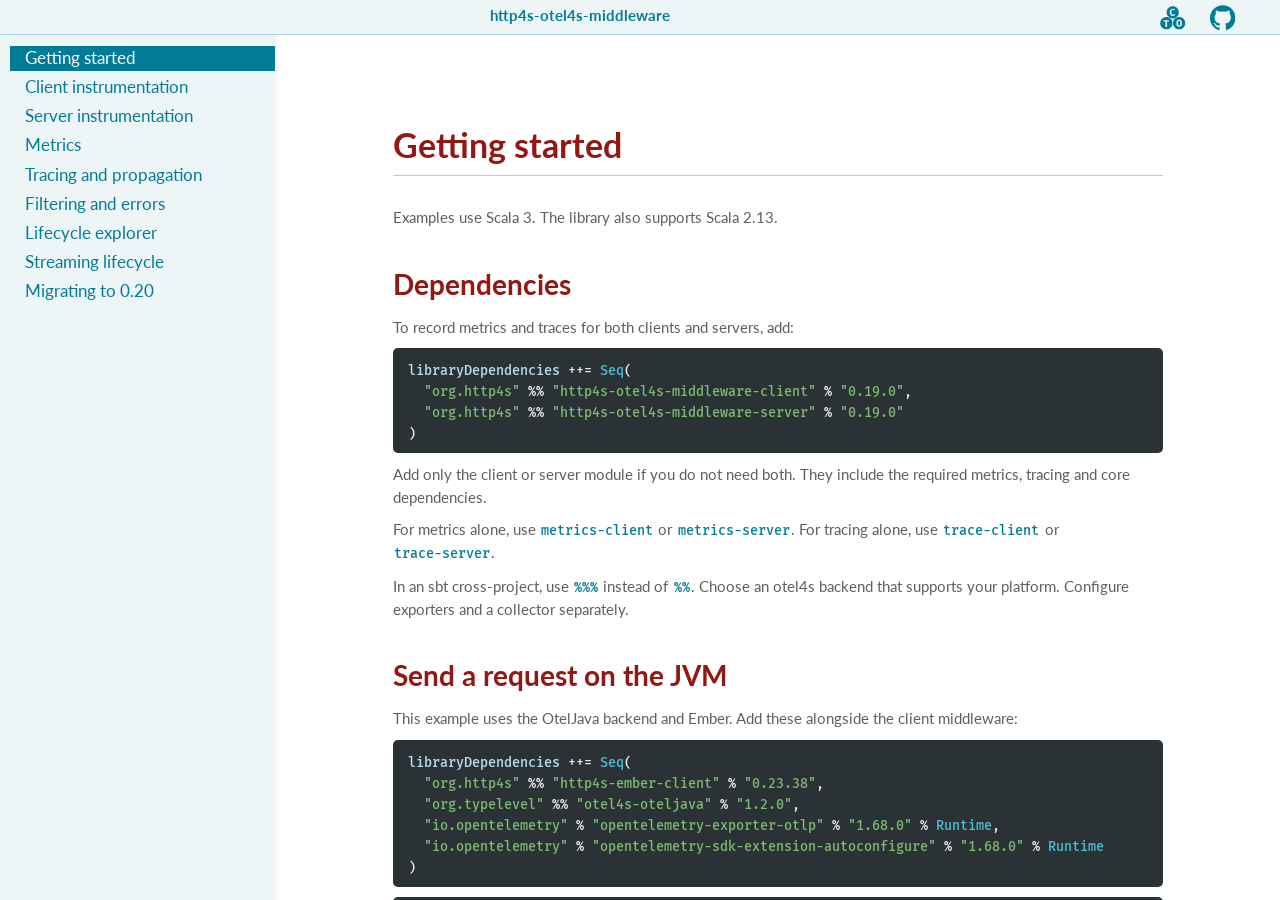
==== getting-started.html @ 22d140e2 "deploy: 30ae956a86c6955a096c56b7b62476751cfaa1bb" ====
<!DOCTYPE html>
<html lang="en">
  
  <head>
  <meta http-equiv="Content-Type" content="text/html; charset=UTF-8">
  <meta charset="utf-8">
  <meta name="viewport" content="width=device-width, initial-scale=1.0">
  <meta name="generator" content="Typelevel Laika + Helium Theme" />
  <title>Getting started</title>
  
  <meta name="author" content="http4s-otel4s-middleware contributors"/>
  
  <meta name="author" content="Ross A. Baker"/>
  
  <meta name="author" content="http4s-otel4s-middleware contributors"/>
  
  <meta name="author" content="Ross A. Baker"/>
  
  
  <meta name="description" content="site"/>
  
  
  
  
  <link rel="stylesheet" href="https://fonts.googleapis.com/css?family=Lato:400,700">
  
  <link rel="stylesheet" href="https://fonts.googleapis.com/css?family=Fira+Mono:500">
  
  <link rel="stylesheet" type="text/css" href="helium/site/icofont.min.css" />
    <link rel="stylesheet" type="text/css" href="helium/site/laika-helium.css" />
    <link rel="stylesheet" type="text/css" href="site.css" />
  <script src="helium/site/laika-helium.js"></script>
    <script src="assets/lifecycle.js"></script>
  
  
  <script> /* for avoiding page load transitions */ </script>
</head>

  <body>

    <header id="top-bar" class="light-default dark-default">

  <div class="row">
    <a id="nav-icon">
      <i class="icofont-laika navigationMenu" title="Navigation">&#xefa2;</i>
    </a>
    
    
  </div>

  <a class="text-link" href="index.html">http4s-otel4s-middleware</a>

  <div class="row links">
    
    <a class="icon-link svg-link" href="https://javadoc.io/doc/org.http4s/http4s-otel4s-middleware-client_3"><span class="api" title="API"><svg class="svg-icon" width="100%" height="100%" viewBox="0 0 100 100" version="1.1" xmlns="http://www.w3.org/2000/svg" xml:space="preserve" style="fill-rule:evenodd;clip-rule:evenodd;stroke-linejoin:round;stroke-miterlimit:2;">
  <g class="svg-shape">
    <path d="M75,47.5c13.246,0 24,10.754 24,24c0,13.246 -10.754,24 -24,24c-13.246,0 -24,-10.754 -24,-24c0,-13.246 10.754,-24 24,-24Zm-50,-0c13.246,-0 24,10.754 24,24c0,13.246 -10.754,24 -24,24c-13.246,-0 -24,-10.754 -24,-24c0,-13.246 10.754,-24 24,-24Zm2.705,16.735l7.239,0l0.622,-4.904l-21.833,0l-0,4.904l7.589,0l0,22.067l6.383,0l-0,-22.067Zm58.076,7.265c-0,-8.757 -3.698,-14.166 -10.781,-14.166c-7.083,-0 -10.781,5.604 -10.781,14.166c0,8.757 3.698,14.166 10.781,14.166c7.083,0 10.781,-5.604 10.781,-14.166Zm-6.539,0c0,6.538 -1.128,9.496 -4.242,9.496c-2.997,0 -4.242,-2.88 -4.242,-9.496c-0,-6.616 1.206,-9.496 4.242,-9.496c3.036,-0 4.242,2.88 4.242,9.496Zm-29.242,-67c13.246,0 24,10.754 24,24c0,13.246 -10.754,24 -24,24c-13.246,0 -24,-10.754 -24,-24c0,-13.246 10.754,-24 24,-24Zm0.512,9.834c-7.122,-0 -12.609,5.098 -12.609,14.127c-0,9.263 5.215,14.205 12.532,14.205c4.164,0 7.083,-1.634 9.068,-3.658l-2.88,-3.697c-1.518,1.206 -3.153,2.413 -5.838,2.413c-3.697,-0 -6.266,-2.763 -6.266,-9.263c-0,-6.616 2.724,-9.379 6.149,-9.379c2.102,-0 3.892,0.778 5.371,1.984l3.113,-3.775c-2.257,-1.868 -4.748,-2.957 -8.64,-2.957Z"/>
  </g>
</svg></span></a>
    
    <a class="icon-link svg-link" href="https://github.com/http4s/http4s-otel4s-middleware"><span class="github" title="Source Code"><svg class="svg-icon" width="100%" height="100%" viewBox="0 0 100 100" version="1.1" xmlns="http://www.w3.org/2000/svg" xml:space="preserve" style="fill-rule:evenodd;clip-rule:evenodd;stroke-linejoin:round;stroke-miterlimit:2;">
  <g class="svg-shape">
    <path d="M49.995,1c-27.609,-0 -49.995,22.386 -49.995,50.002c-0,22.09 14.325,40.83 34.194,47.444c2.501,0.458 3.413,-1.086 3.413,-2.412c0,-1.185 -0.043,-4.331 -0.067,-8.503c-13.908,3.021 -16.843,-6.704 -16.843,-6.704c-2.274,-5.773 -5.552,-7.311 -5.552,-7.311c-4.54,-3.103 0.344,-3.042 0.344,-3.042c5.018,0.356 7.658,5.154 7.658,5.154c4.46,7.64 11.704,5.433 14.552,4.156c0.454,-3.232 1.744,-5.436 3.174,-6.685c-11.102,-1.262 -22.775,-5.553 -22.775,-24.713c-0,-5.457 1.949,-9.92 5.147,-13.416c-0.516,-1.265 -2.231,-6.348 0.488,-13.233c0,0 4.199,-1.344 13.751,5.126c3.988,-1.108 8.266,-1.663 12.518,-1.682c4.245,0.019 8.523,0.574 12.517,1.682c9.546,-6.47 13.736,-5.126 13.736,-5.126c2.728,6.885 1.013,11.968 0.497,13.233c3.204,3.496 5.141,7.959 5.141,13.416c0,19.209 -11.691,23.436 -22.83,24.673c1.795,1.544 3.394,4.595 3.394,9.26c0,6.682 -0.061,12.076 -0.061,13.715c0,1.338 0.899,2.894 3.438,2.406c19.853,-6.627 34.166,-25.354 34.166,-47.438c-0,-27.616 -22.389,-50.002 -50.005,-50.002"/>
  </g>
</svg></span></a>
    
  </div>  

</header>
    
    <nav id="sidebar">

  <div class="row">
    
    <a class="icon-link svg-link" href="https://javadoc.io/doc/org.http4s/http4s-otel4s-middleware-client_3"><span class="api" title="API"><svg class="svg-icon" width="100%" height="100%" viewBox="0 0 100 100" version="1.1" xmlns="http://www.w3.org/2000/svg" xml:space="preserve" style="fill-rule:evenodd;clip-rule:evenodd;stroke-linejoin:round;stroke-miterlimit:2;">
  <g class="svg-shape">
    <path d="M75,47.5c13.246,0 24,10.754 24,24c0,13.246 -10.754,24 -24,24c-13.246,0 -24,-10.754 -24,-24c0,-13.246 10.754,-24 24,-24Zm-50,-0c13.246,-0 24,10.754 24,24c0,13.246 -10.754,24 -24,24c-13.246,-0 -24,-10.754 -24,-24c0,-13.246 10.754,-24 24,-24Zm2.705,16.735l7.239,0l0.622,-4.904l-21.833,0l-0,4.904l7.589,0l0,22.067l6.383,0l-0,-22.067Zm58.076,7.265c-0,-8.757 -3.698,-14.166 -10.781,-14.166c-7.083,-0 -10.781,5.604 -10.781,14.166c0,8.757 3.698,14.166 10.781,14.166c7.083,0 10.781,-5.604 10.781,-14.166Zm-6.539,0c0,6.538 -1.128,9.496 -4.242,9.496c-2.997,0 -4.242,-2.88 -4.242,-9.496c-0,-6.616 1.206,-9.496 4.242,-9.496c3.036,-0 4.242,2.88 4.242,9.496Zm-29.242,-67c13.246,0 24,10.754 24,24c0,13.246 -10.754,24 -24,24c-13.246,0 -24,-10.754 -24,-24c0,-13.246 10.754,-24 24,-24Zm0.512,9.834c-7.122,-0 -12.609,5.098 -12.609,14.127c-0,9.263 5.215,14.205 12.532,14.205c4.164,0 7.083,-1.634 9.068,-3.658l-2.88,-3.697c-1.518,1.206 -3.153,2.413 -5.838,2.413c-3.697,-0 -6.266,-2.763 -6.266,-9.263c-0,-6.616 2.724,-9.379 6.149,-9.379c2.102,-0 3.892,0.778 5.371,1.984l3.113,-3.775c-2.257,-1.868 -4.748,-2.957 -8.64,-2.957Z"/>
  </g>
</svg></span></a>
    
    <a class="icon-link svg-link" href="https://github.com/http4s/http4s-otel4s-middleware"><span class="github" title="Source Code"><svg class="svg-icon" width="100%" height="100%" viewBox="0 0 100 100" version="1.1" xmlns="http://www.w3.org/2000/svg" xml:space="preserve" style="fill-rule:evenodd;clip-rule:evenodd;stroke-linejoin:round;stroke-miterlimit:2;">
  <g class="svg-shape">
    <path d="M49.995,1c-27.609,-0 -49.995,22.386 -49.995,50.002c-0,22.09 14.325,40.83 34.194,47.444c2.501,0.458 3.413,-1.086 3.413,-2.412c0,-1.185 -0.043,-4.331 -0.067,-8.503c-13.908,3.021 -16.843,-6.704 -16.843,-6.704c-2.274,-5.773 -5.552,-7.311 -5.552,-7.311c-4.54,-3.103 0.344,-3.042 0.344,-3.042c5.018,0.356 7.658,5.154 7.658,5.154c4.46,7.64 11.704,5.433 14.552,4.156c0.454,-3.232 1.744,-5.436 3.174,-6.685c-11.102,-1.262 -22.775,-5.553 -22.775,-24.713c-0,-5.457 1.949,-9.92 5.147,-13.416c-0.516,-1.265 -2.231,-6.348 0.488,-13.233c0,0 4.199,-1.344 13.751,5.126c3.988,-1.108 8.266,-1.663 12.518,-1.682c4.245,0.019 8.523,0.574 12.517,1.682c9.546,-6.47 13.736,-5.126 13.736,-5.126c2.728,6.885 1.013,11.968 0.497,13.233c3.204,3.496 5.141,7.959 5.141,13.416c0,19.209 -11.691,23.436 -22.83,24.673c1.795,1.544 3.394,4.595 3.394,9.26c0,6.682 -0.061,12.076 -0.061,13.715c0,1.338 0.899,2.894 3.438,2.406c19.853,-6.627 34.166,-25.354 34.166,-47.438c-0,-27.616 -22.389,-50.002 -50.005,-50.002"/>
  </g>
</svg></span></a>
    
  </div>

  <ul class="nav-list">
    <li class="level1 active nav-leaf"><a href="#">Getting started</a></li>
    <li class="level1 nav-leaf"><a href="client.html">Client instrumentation</a></li>
    <li class="level1 nav-leaf"><a href="server.html">Server instrumentation</a></li>
    <li class="level1 nav-leaf"><a href="metrics.html">Metrics</a></li>
    <li class="level1 nav-leaf"><a href="tracing.html">Tracing and propagation</a></li>
    <li class="level1 nav-leaf"><a href="filtering.html">Filtering and errors</a></li>
    <li class="level1 nav-leaf"><a href="lifecycle.html">Lifecycle explorer</a></li>
    <li class="level1 nav-leaf"><a href="streaming-lifecycle.html">Streaming lifecycle</a></li>
    <li class="level1 nav-leaf"><a href="migration.html">Migrating to 0.20</a></li>
  </ul>

</nav>

    <div id="container">

      
<nav id="page-nav">
  <p class="header"><a href="#">Getting started</a></p>

  <ul class="nav-list">
    <li class="level1 nav-leaf"><a href="#dependencies">Dependencies</a></li>
    <li class="level1 nav-leaf"><a href="#send-a-request-on-the-jvm">Send a request on the JVM</a></li>
  </ul>

  <p class="footer"></p>
</nav>


      <main class="content">

        <h1 id="getting-started" class="title">Getting started</h1>
        <p>Examples use Scala 3. The library also supports Scala 2.13.</p>
        
        <h2 id="dependencies" class="section"><a class="anchor-link left" href="#dependencies"><i class="icofont-laika link">&#xef71;</i></a>Dependencies</h2>
        <p>To record metrics and traces for both clients and servers, add:</p>
        <pre class="keep-together pdf epub"><code class="nohighlight"><span class="identifier">libraryDependencies</span><span> ++= </span><span class="type-name">Seq</span><span>(
  </span><span class="string-literal">&quot;org.http4s&quot;</span><span> %% </span><span class="string-literal">&quot;http4s-otel4s-middleware-client&quot;</span><span> % </span><span class="string-literal">&quot;0.19.0&quot;</span><span>,
  </span><span class="string-literal">&quot;org.http4s&quot;</span><span> %% </span><span class="string-literal">&quot;http4s-otel4s-middleware-server&quot;</span><span> % </span><span class="string-literal">&quot;0.19.0&quot;</span><span>
)</span></code></pre>
        <p>Add only the client or server module if you do not need both. They include the required metrics,
        tracing and core dependencies.</p>
        <p>For metrics alone, use <code>metrics-client</code> or <code>metrics-server</code>. For tracing alone, use
        <code>trace-client</code> or <code>trace-server</code>.</p>
        <p>In an sbt cross-project, use <code>%%%</code> instead of <code>%%</code>. Choose an otel4s backend that supports your
        platform. Configure exporters and a collector separately.</p>
        
        <h2 id="send-a-request-on-the-jvm" class="section"><a class="anchor-link left" href="#send-a-request-on-the-jvm"><i class="icofont-laika link">&#xef71;</i></a>Send a request on the JVM</h2>
        <p>This example uses the OtelJava backend and Ember. Add these alongside the client middleware:</p>
        <pre class="keep-together pdf epub"><code class="nohighlight"><span class="identifier">libraryDependencies</span><span> ++= </span><span class="type-name">Seq</span><span>(
  </span><span class="string-literal">&quot;org.http4s&quot;</span><span> %% </span><span class="string-literal">&quot;http4s-ember-client&quot;</span><span> % </span><span class="string-literal">&quot;0.23.38&quot;</span><span>,
  </span><span class="string-literal">&quot;org.typelevel&quot;</span><span> %% </span><span class="string-literal">&quot;otel4s-oteljava&quot;</span><span> % </span><span class="string-literal">&quot;1.2.0&quot;</span><span>,
  </span><span class="string-literal">&quot;io.opentelemetry&quot;</span><span> % </span><span class="string-literal">&quot;opentelemetry-exporter-otlp&quot;</span><span> % </span><span class="string-literal">&quot;1.68.0&quot;</span><span> % </span><span class="type-name">Runtime</span><span>,
  </span><span class="string-literal">&quot;io.opentelemetry&quot;</span><span> % </span><span class="string-literal">&quot;opentelemetry-sdk-extension-autoconfigure&quot;</span><span> % </span><span class="string-literal">&quot;1.68.0&quot;</span><span> % </span><span class="type-name">Runtime</span><span>
)</span></code></pre>
        <pre><code class="nohighlight"><span class="keyword">import</span><span> </span><span class="identifier">cats</span><span>.</span><span class="identifier">effect</span><span>.{</span><span class="type-name">IO</span><span>, </span><span class="type-name">IOApp</span><span>, </span><span class="type-name">Resource</span><span>}
</span><span class="keyword">import</span><span> </span><span class="identifier">org</span><span>.</span><span class="identifier">http4s</span><span>.</span><span class="identifier">ember</span><span>.</span><span class="identifier">client</span><span>.</span><span class="type-name">EmberClientBuilder</span><span>
</span><span class="keyword">import</span><span> </span><span class="identifier">org</span><span>.</span><span class="identifier">http4s</span><span>.</span><span class="identifier">implicits</span><span>.*
</span><span class="keyword">import</span><span> </span><span class="identifier">org</span><span>.</span><span class="identifier">http4s</span><span>.</span><span class="identifier">otel4s</span><span>.</span><span class="identifier">middleware</span><span>.</span><span class="identifier">client</span><span>.{</span><span class="type-name">ClientInstrumentation</span><span>, </span><span class="type-name">ClientTracingConfig</span><span>}
</span><span class="keyword">import</span><span> </span><span class="identifier">org</span><span>.</span><span class="identifier">http4s</span><span>.</span><span class="identifier">otel4s</span><span>.</span><span class="identifier">middleware</span><span>.</span><span class="identifier">metrics</span><span>.</span><span class="identifier">client</span><span>.</span><span class="type-name">ClientMetricsConfig</span><span>
</span><span class="keyword">import</span><span> </span><span class="identifier">org</span><span>.</span><span class="identifier">http4s</span><span>.</span><span class="identifier">otel4s</span><span>.</span><span class="identifier">middleware</span><span>.</span><span class="identifier">trace</span><span>.</span><span class="identifier">client</span><span>.{</span><span class="type-name">ClientSpanDataProvider</span><span>, </span><span class="type-name">UriRedactor</span><span>}
</span><span class="keyword">import</span><span> </span><span class="identifier">org</span><span>.</span><span class="identifier">http4s</span><span>.</span><span class="identifier">otel4s</span><span>.</span><span class="identifier">middleware</span><span>.</span><span class="identifier">trace</span><span>.</span><span class="identifier">redact</span><span>.</span><span class="type-name">QueryRedactor</span><span>
</span><span class="keyword">import</span><span> </span><span class="identifier">org</span><span>.</span><span class="identifier">typelevel</span><span>.</span><span class="identifier">otel4s</span><span>.</span><span class="identifier">context</span><span>.</span><span class="type-name">ContextManager</span><span>
</span><span class="keyword">import</span><span> </span><span class="identifier">org</span><span>.</span><span class="identifier">typelevel</span><span>.</span><span class="identifier">otel4s</span><span>.</span><span class="identifier">metrics</span><span>.</span><span class="type-name">MeterProvider</span><span>
</span><span class="keyword">import</span><span> </span><span class="identifier">org</span><span>.</span><span class="identifier">typelevel</span><span>.</span><span class="identifier">otel4s</span><span>.</span><span class="identifier">oteljava</span><span>.</span><span class="type-name">OtelJava</span><span>
</span><span class="keyword">import</span><span> </span><span class="identifier">org</span><span>.</span><span class="identifier">typelevel</span><span>.</span><span class="identifier">otel4s</span><span>.</span><span class="identifier">trace</span><span>.</span><span class="type-name">TracerProvider</span><span>

</span><span class="keyword">object</span><span> </span><span class="type-name">FirstRequest</span><span> </span><span class="keyword">extends</span><span> </span><span class="type-name">IOApp</span><span>.</span><span class="type-name">Simple</span><span> {
  </span><span class="keyword">def</span><span> </span><span class="declaration-name">run</span><span>: </span><span class="type-name">IO</span><span>[</span><span class="type-name">Unit</span><span>] = {
    </span><span class="type-name">OtelJava</span><span>.</span><span class="identifier">autoConfigured</span><span>[</span><span class="type-name">IO</span><span>]().</span><span class="identifier">use</span><span> { </span><span class="identifier">otel</span><span> =&gt;
      </span><span class="keyword">given</span><span> </span><span class="type-name">MeterProvider</span><span>[</span><span class="type-name">IO</span><span>] = </span><span class="identifier">otel</span><span>.</span><span class="identifier">meterProvider</span><span>
      </span><span class="keyword">given</span><span> </span><span class="type-name">TracerProvider</span><span>[</span><span class="type-name">IO</span><span>] = </span><span class="identifier">otel</span><span>.</span><span class="identifier">tracerProvider</span><span>
      </span><span class="keyword">given</span><span> </span><span class="type-name">ContextManager</span><span>[</span><span class="type-name">IO</span><span>] = </span><span class="identifier">otel</span><span>.</span><span class="identifier">contextManager</span><span>

      </span><span class="keyword">val</span><span> </span><span class="identifier">redactor</span><span> = </span><span class="keyword">new</span><span> </span><span class="type-name">UriRedactor</span><span>.</span><span class="type-name">OnlyRedactUserInfo</span><span> </span><span class="keyword">with</span><span> </span><span class="type-name">QueryRedactor</span><span>.</span><span class="type-name">RedactSensitive</span><span> {}
      </span><span class="keyword">val</span><span> </span><span class="identifier">spanDataProvider</span><span> = </span><span class="type-name">ClientSpanDataProvider</span><span>.</span><span class="identifier">openTelemetry</span><span>(</span><span class="identifier">redactor</span><span>)
      </span><span class="keyword">val</span><span> </span><span class="identifier">clientConfig</span><span> = </span><span class="type-name">ClientMetricsConfig</span><span>.</span><span class="identifier">default</span><span>
      </span><span class="keyword">val</span><span> </span><span class="identifier">tracingConfig</span><span> = </span><span class="type-name">ClientTracingConfig</span><span>(</span><span class="identifier">spanDataProvider</span><span>)

      </span><span class="keyword">val</span><span> </span><span class="identifier">instrumentedClient</span><span> = </span><span class="keyword">for</span><span> {
        </span><span class="identifier">client</span><span> &lt;- </span><span class="type-name">EmberClientBuilder</span><span>.</span><span class="identifier">default</span><span>[</span><span class="type-name">IO</span><span>].</span><span class="identifier">build</span><span>
        </span><span class="identifier">middleware</span><span> &lt;- </span><span class="type-name">Resource</span><span>.</span><span class="identifier">eval</span><span>(
          </span><span class="type-name">ClientInstrumentation</span><span>.</span><span class="identifier">middleware</span><span>[</span><span class="type-name">IO</span><span>](</span><span class="identifier">clientConfig</span><span>, </span><span class="identifier">tracingConfig</span><span>)
        )
      } </span><span class="keyword">yield</span><span> </span><span class="identifier">middleware</span><span>(</span><span class="identifier">client</span><span>)

      </span><span class="identifier">instrumentedClient</span><span>.</span><span class="identifier">use</span><span> { </span><span class="identifier">client</span><span> =&gt;
        </span><span class="identifier">client</span><span>.</span><span class="identifier">expect</span><span>[</span><span class="type-name">String</span><span>](</span><span class="string-literal">uri&quot;http://localhost:8080/hello&quot;</span><span>).</span><span class="identifier">flatMap</span><span>(</span><span class="type-name">IO</span><span>.</span><span class="identifier">println</span><span>)
      }
    }
  }
}</span></code></pre>
        <p>Run a service at <code>localhost:8080/hello</code> and an OTLP collector before starting the example. For a
        collector accepting OTLP/HTTP on port 4318, configure the application environment:</p>
        <pre class="keep-together pdf epub"><code class="nohighlight"><span class="identifier">export</span><span> OTEL_SERVICE_NAME=hello-client
</span><span class="identifier">export</span><span> OTEL_EXPORTER_OTLP_ENDPOINT=http://localhost:</span><span class="number-literal">4318</span><span>
</span><span class="identifier">export</span><span> OTEL_EXPORTER_OTLP_PROTOCOL=http/protobuf
</span><span class="identifier">export</span><span> OTEL_TRACES_EXPORTER=otlp
</span><span class="identifier">export</span><span> OTEL_METRICS_EXPORTER=otlp
</span><span class="identifier">export</span><span> OTEL_LOGS_EXPORTER=none</span></code></pre>
        <p>If using <code>sbt run</code>, fork the application JVM and add
        <code>-Dotel.java.global-autoconfigure.enabled=true</code> to its Java options, as in the repository&#39;s
        <code>examples</code> project. See the <a href="https://typelevel.org/otel4s/">otel4s documentation</a> for backend
        setup and exporter configuration.</p>
        <p>The meter provider, tracer provider and <code>ContextManager</code> must come from the same telemetry
        instance. Keep that resource open while your application uses the middleware.</p>
        <p><code>expect</code> reads the response body and releases the response. If you use <code>client.run</code> instead,
        call <code>use</code> on the returned resource so the response is released.</p>
        <p>Continue with <a href="client.html">Client instrumentation</a> or <a href="server.html">Server instrumentation</a>.</p>

        
<hr class="footer-rule"/>
<footer>
  Site generated by <a href="https://typelevel.org/Laika/">Laika</a> with the Helium theme.
</footer>


      </main>

    </div>

  </body>

</html>
---- helium/site/laika-helium.css ----
:root {
  --primary-color: #007c99;
  --primary-light: #eef5f6;
  --primary-medium: #a7d4de;
  --secondary-color: #931813;
  --text-color: #5f5f5f;
  --bg-color: #ffffff;
  --gradient-top: #095269;
  --gradient-bottom: #007c99;
  --component-color: var(--primary-color);
  --component-area-bg: var(--primary-light);
  --component-hover: var(--secondary-color);
  --component-border: var(--primary-medium);
  --subtle-highlight: rgba(0, 0, 0, 0.05);
  --messages-info: #007c99;
  --messages-info-light: #ebf6f7;
  --messages-warning: #b1a400;
  --messages-warning-light: #fcfacd;
  --messages-error: #d83030;
  --messages-error-light: #ffe9e3;
  --syntax-base1: #2a3236;
  --syntax-base2: #8c878e;
  --syntax-base3: #b2adb4;
  --syntax-base4: #bddcee;
  --syntax-base5: #e8e8e8;
  --syntax-wheel1: #e28e93;
  --syntax-wheel2: #ef9725;
  --syntax-wheel3: #ffc66d;
  --syntax-wheel4: #7fb971;
  --syntax-wheel5: #4dbed4;
  --body-font: "Lato", sans-serif;
  --header-font: "Lato", sans-serif;
  --code-font: "Fira Mono", monospace;
  --body-font-size: 15px;
  --code-font-size: 0.9em;
  --small-font-size: 12px;
  --title-font-size: 34px;
  --header2-font-size: 28px;
  --header3-font-size: 20px;
  --header4-font-size: 15px;
  --block-spacing: 10px;
  --line-height: 1.5;
  --content-width: 860px;
  --nav-width: 275px;
  --top-bar-height: 35px;
  color-scheme: light dark;
}

.light-inverted {
  --component-color: var(--primary-medium);
  --component-area-bg: var(--primary-color);
  --component-hover: var(--bg-color);
  --component-border: var(--primary-light);
  --subtle-highlight: rgba(255, 255, 255, 0.15);
}

@media (prefers-color-scheme: dark) {
  :root {
    --primary-color: #a7d4de;
    --primary-light: #125d75;
    --primary-medium: #a7d4de;
    --secondary-color: #f1c47b;
    --text-color: #eeeeee;
    --bg-color: #064458;
    --gradient-top: #064458;
    --gradient-bottom: #197286;
    --component-color: var(--primary-color);
    --component-area-bg: var(--primary-light);
    --component-hover: var(--secondary-color);
    --component-border: var(--primary-medium);
    --subtle-highlight: rgba(255, 255, 255, 0.15);
    --messages-info: #ebf6f7;
    --messages-info-light: #007c99;
    --messages-warning: #fcfacd;
    --messages-warning-light: #817800;
    --messages-error: #ffe9e3;
    --messages-error-light: #d83030;
    --syntax-base1: #2a3236;
    --syntax-base2: #8c878e;
    --syntax-base3: #b2adb4;
    --syntax-base4: #bddcee;
    --syntax-base5: #e8e8e8;
    --syntax-wheel1: #e28e93;
    --syntax-wheel2: #ef9725;
    --syntax-wheel3: #ffc66d;
    --syntax-wheel4: #7fb971;
    --syntax-wheel5: #4dbed4;
  }

  .dark-inverted {
    --component-color: var(--primary-medium);
    --component-area-bg: var(--primary-color);
    --component-hover: var(--bg-color);
    --component-border: var(--primary-light);
    --subtle-highlight: rgba(0, 0, 0, 0.05);
  }
}

*, :after, :before {
  box-sizing: border-box;
}

body {
  font-family: var(--body-font);
  color: var(--text-color);
  background-color: var(--bg-color);
  font-size: var(--body-font-size);
  line-height: var(--line-height);
  position: relative;
  padding-bottom: 40px;
  margin-top: 0;
}

#container {
  position: fixed;
  top: var(--top-bar-height);
  left: 0;
  height: calc(100% - var(--top-bar-height));
  width: 100%;
  overflow-y: auto;
}

main.content {
  display: block;
  width: 100%;
  margin-right: auto;
  margin-left: auto;
  min-height: 100vh;
  padding: 15px 15px 45px;
  margin-bottom: 70px;
}

@media (min-width: 576px) {
  main.content {
    padding: 15px 30px;
  }
}

@media (min-width: 1020px) {
  #container {
    left: var(--nav-width) !important;
    width: calc(100% - var(--nav-width));
    transition: left .25s ease-out;
  }
  main.content {
    max-width: var(--content-width);
    padding: 15px 45px;
  }
}

@media (min-width: 1450px) {
  main.content {
    max-width: 1125px;
  }
  #page-nav + main.content {
    padding: 15px 310px 15px 45px;
  }
}



p, main > div {
  margin: 0 0 var(--block-spacing);
}

/* lists =========================================== */

section > ul li {
  margin-bottom: 25px;
  line-height: var(--line-height);
}

ul, ol {
  padding: 0;
  margin: 0 0 var(--block-spacing) 25px;
}

ul li {
  margin-bottom: calc(var(--block-spacing) / 2);
  line-height: var(--line-height);
}

li ul {
  margin-bottom: var(--block-spacing);
  margin-top: 0;
}

/* headers =========================================== */

section {
  padding-top: 30px;
}

h1, h2, h3, h4, h5, h6 {
  font-family: var(--header-font);
  color: var(--secondary-color);
  margin: var(--block-spacing) 0;
  line-height: 20px; /* TODO */
}

h1, h2, h3 {
  line-height: 40px; /* TODO */
}

h1 {
  font-size: var(--title-font-size);
  margin-top: calc(var(--block-spacing) * 3.5);
  margin-bottom: calc(var(--block-spacing) * 1.2);
}
h1.title {
  padding-top: calc(40px + var(--top-bar-height));
  padding-bottom: 10px;
  margin-top: 0;
  margin-bottom: calc(var(--block-spacing) * 3);
  border-bottom: 1px solid var(--component-border);
}
h2 {
  font-size: var(--header2-font-size);
  margin-top: calc(var(--block-spacing) * 3.5);
  margin-bottom: calc(var(--block-spacing) * 1.2);
}
h3 {
  font-size: var(--header3-font-size);
  margin-top: calc(var(--block-spacing) * 1.6);
  margin-bottom: calc(var(--block-spacing) / 2);
}
h4, h5, h6 {
  font-size: var(--header4-font-size);
  margin-top: calc(var(--block-spacing) * 1.6);
  margin-bottom: calc(var(--block-spacing) / 2);
}

/* links =========================================== */

a {
  color: var(--secondary-color);
  font-weight: bold;
  text-decoration: none;
}
a:hover {
  color: var(--secondary-color);
  text-decoration: underline;
}

/* images =========================================== */

.default-image-block {
  text-align: center;
}

.default-image-block img {
  width: 90%;
  height: auto;
}

img.default-image-span {
  height: 1em;
  width: auto;
}

/* anchor =========================================== */

a.anchor-link {
  visibility: hidden;
  position: absolute;
  display: inline-block;
  width: 1.4em;
  margin-top: -3px;
  text-align: right;
  text-decoration: none;
}
a.anchor-link.left {
  margin-left: -1.4em;
  padding-right: 0.5em;
}
a.anchor-link.right {
  padding-left: 0.5em;
  text-align: left;
}

h1:hover > a.anchor-link,
h2:hover > a.anchor-link,
h3:hover > a.anchor-link,
h4:hover > a.anchor-link,
h5:hover > a.anchor-link,
h6:hover > a.anchor-link {
  visibility: visible;
  text-decoration: none;
}

.anchor-link .icofont-laika {
  font-size: 0.75em;
  color: var(--primary-color);
  -webkit-font-smoothing: antialiased;
  -moz-osx-font-smoothing: grayscale;
}

/* callout =========================================== */

.callout {
  margin: calc(var(--block-spacing) * 2);
  padding: 4px 10px;
  border-radius: 5px;
}
.callout .icofont-laika {
  display: block;
  padding: 5px 0;
}

.callout.warning {
  background-color: var(--messages-warning-light);
  border-left: 7px solid var(--messages-warning);
}
.callout.warning .icofont-laika {
  color: var(--messages-warning);
}

.callout.info {
  background-color: var(--messages-info-light);
  border-left: 7px solid var(--messages-info);
}
.callout.info .icofont-laika {
  color: var(--messages-info);
}

.callout.error {
  background-color: var(--messages-error-light);
  border-left: 7px solid var(--messages-error);
}
.callout.error .icofont-laika {
  color: var(--messages-error);
}

/* inline runtime messages  ======================== */

.inline {
  border-radius: 5px;
  padding: 0 5px 2px 5px
}
.inline code {
  padding-left: 10px;
}
.inline.info {
  background-color: var(--messages-info-light);
  border: 1px solid var(--messages-info);
}
.inline.warning {
  background-color: var(--messages-warning-light);
  border: 1px solid var(--messages-warning);
}
.inline.error {
  background-color: var(--messages-error-light);
  border: 1px solid var(--messages-error);
}

/* tabs =========================================== */

.tab-container {
  margin-top: calc(var(--block-spacing) * 1.8);
  margin-bottom: calc(var(--block-spacing) * 1.8);
}
ul.tab-group {
  list-style: none;
  margin: 0;
  padding: 0;
}
li.tab {
  display: inline-block;
  border: 1px solid var(--component-border);
  border-radius: 5px 5px 0 0;
  background-color: var(--primary-light);
  padding: 2px 5px;
  margin-bottom: -1px !important;
  color: var(--primary-color);
}
li.tab a, li.tab a:hover {
  color: var(--primary-color);
  text-decoration: none;
}
li.tab.active a {
  cursor: default;
}
li.tab.active {
  background-color: var(--bg-color);
  border-bottom-color: transparent;
}
.tab-content {
  display: none;
  padding: 12px 5px 5px;
  border: 1px solid var(--component-border);
  border-radius: 0 5px 5px 5px;
  margin-top: 0 !important;
}
.tab-content.active {
  display: block;
}

/* tables =========================================== */

table {
  margin: calc(var(--block-spacing) * 2) 0;
  border: 1px solid var(--component-border);
  border-collapse: collapse;
}
thead > tr {
  border-bottom: 1px solid var(--component-border);
}
td, th {
  padding: 5px 8px;
}
tbody > tr:nth-child(odd) {
  background: var(--primary-light);
}

/* svg icon ===================================== */

.row a {
  line-height: 1.75em;
}

.svg-link {
  position: relative;
  top: 4px;
}

.svg-icon {
  height: 1.7em;
  width: 1.7em;
}

.svg-shape {
  fill: var(--component-color);
}

a:hover .svg-shape {
  fill: var(--component-hover);
}

/* footer ========================================== */

.footer-rule {
  margin-top: 30px;
}
footer {
  font-size: 0.9em;
  text-align: center;
}

/* other =========================================== */

blockquote {
  margin: calc(var(--block-spacing) * 2);
  font-style: italic;
}

p.title {
  font-weight: bold;
}
.downloads {
  display: flex;
  justify-content: space-evenly;
  margin: 30px 30px var(--block-spacing) 0;
}
.downloads img {
  width: 245px;
  height: auto;
  display: inline-block;
}

.keep-together {
  page-break-inside: avoid;
}

/* mermaid diagrams ==================== */

pre.mermaid {
  color: var(--bg-color); /* avoiding page load flicker */
  background-color: var(--bg-color);
  border: 1px solid var(--primary-medium);
  text-align: center;
}




/* top navigation bar =========================================== */

header {
  display: flex;
  justify-content: space-between;
  background-color: var(--component-area-bg);
  margin: 0;
  position: fixed;
  top: 0;
  left: 0;
  height: var(--top-bar-height);
  z-index: 2000;
  width: 100%;
  align-items: center;
  padding: 0 45px 0 20px;
  border-bottom: 1px solid var(--component-border);
}
header a, nav .row a {
  color: var(--component-color);
}
header a:hover, nav .row a:hover {
  text-decoration: none;
  cursor: pointer;
  color: var(--component-hover)
}

header .image-link {
  height: var(--top-bar-height);
  display: flex;
  flex-direction: column;
  justify-content: center;
}
header img {
  max-height: calc(var(--top-bar-height) - 10px);
  width: auto;
}

header .row a, nav .row a {
  margin: 0 0 0 20px;
}
header .row.links {
  display: none;
}
nav .row {
  margin: 10px 15px 3px 25px;
  padding-bottom: 7px;
  border-bottom: 1px solid var(--component-border);
}

#nav-icon {
  display: inline-block;
}
@media (min-width: 1020px) {
  #nav-icon {
    display: none;
  }
}
@media (min-width: 500px) {
  header .row.links {
    display: block;
  }
  nav .row {
    display: none;
  }
}

header .row.links .row.links {
  display: inline-block;
}

.text-link {
  position: relative;
  bottom: 2px;
}

.button-link, #header-right .button-link, #header-left .menu-toggle, nav .row a.button-link {
  position: relative;
  bottom: 2px;
  display: inline-block;
  border-radius: 9px;
  padding: 0 7px;
  background-color: var(--component-color);
  color: var(--component-area-bg);
  font-size: 0.9em;
}
.button-link:hover, #header-right .button-link:hover {
  background-color: var(--component-hover);
  color: var(--component-area-bg);
  text-decoration: none;
}

/* menus =================================================== */

.menu-toggle:after {
  display: inline-block;
  width: 0;
  height: 0;
  content: "";
  margin-left: 0.5em;
  margin-bottom: 0.1em;
  border-left: 8px solid transparent;
  border-right: 8px solid transparent;
  border-top: 8px solid var(--component-color);
}

.menu-toggle:hover:after {
  border-top: 8px solid var(--component-hover);
}

.menu-container {
  position: relative;
  display: inline-block;
}

.menu-content {
  display: none;
  position: absolute;
  z-index: 5000;
  left: 20px;
  top: calc(var(--top-bar-height) - 10px);
  background-color: var(--bg-color);
  border: 1px solid var(--component-border);
  border-radius: 5px;
  white-space: nowrap;
}

.menu-content ul.nav-list {
  padding-top: 5px;
  padding-bottom: 5px;
  margin: 0;
}
.menu-content .nav-list li {
  margin-left: 0;
  margin-bottom: 2px;
}
.menu-content .nav-list li a {
  margin: 0;
  line-height: 1.2;
}
.menu-content.menu-open {
  display: block;
}

/* version menu =================================================== */

.left-column {
  display: inline-block;
  width: 3.5em;
}
.version-label {
  border-radius: 3px;
  padding: 1px 3px;
  color: white;
  font-size: 0.8em;
  margin-right: 1em;
}
.version-label.eol {
  background-color: gray;
}
.version-label.stable {
  background-color: green;
}
.version-label.dev, .version-label.development, .version-label.milestone {
  background-color: yellow;
  color: black;
}

/* navigation lists - common styles (menus, main nav, page nav) ==== */

.nav-list {
  font-size: var(--body-font-size);
}

.nav-list li {
  margin-left: 10px;
  margin-bottom: 2px;
  line-height: 1.1;
}

.nav-list li a {
  display: block;
  padding: 3px 15px 4px 15px;
  color: var(--primary-color);
  font-weight: normal;
}

/* left navigation bar =========================================== */

#sidebar {
  position: fixed;
  background-color: var(--primary-light);
  width: var(--nav-width);
  margin-left: calc(var(--nav-width) * -1);
  left: 0;
  z-index: 1000;
  height: calc(100% - var(--top-bar-height));
  top: var(--top-bar-height);
  overflow-x: hidden;
  overflow-y: auto;
  transition: margin .25s ease-out;
}

@media (min-width: 1020px) {
  #sidebar {
    margin-left: 0;
    box-shadow: -2px 0 8px rgba(0, 0, 0, 0.15);
  }
}

#sidebar.nav-open {
  margin-left: 0 !important;
}

#sidebar ul {
  margin-bottom: 15px;
}

#sidebar ul.nav-list {
  padding-top: 10px;
  padding-bottom: 15px;
  margin: 0 0 0 15px;
}

#sidebar .nav-list li.level1 {
  margin-left: -5px;
  padding: 1px 0;
  font-size: 1.1em;
}

#sidebar .nav-list li.level1.nav-node {
  margin-bottom: 5px;
  border-bottom: 2px solid var(--secondary-color);
}

#sidebar .nav-list li.level1 a {
  margin-left: 0;
  padding: 3px 15px 4px 15px;
}

#sidebar .nav-list li.level1.nav-node a {
  padding-bottom: 1px;
}

#sidebar .nav-list li.nav-header {
  color: var(--secondary-color);
  display: block;
  padding: 3px 15px;
  font-weight: bold;
  text-transform: uppercase;
  margin-left: -5px;
  font-size: 1em;
}
#sidebar .nav-list li.level1.nav-header { /* for higher specificity */
  padding: 3px 15px;
}

#sidebar .nav-list li.nav-header.level2 {
  margin-left: 10px;
  margin-top: 5px;
  font-size: 0.9em;
}

#sidebar .nav-list .level3 {
  margin-left: 18px;
  font-size: 0.9em;
}

/* right page navigation =========================================== */

#page-nav .icofont-laika {
  font-size: 1.2em;
  margin-right: 0.6em;
}

ul.nav-list, #page-nav ul {
  list-style: none;
}

#page-nav ul {
  margin: 12px;
}
#page-nav .level3 {
  margin-left: 24px;
  font-size: 0.9em;
}
#page-nav a {
  display: block;
  color: var(--primary-color);
  font-weight: normal;
}
#page-nav .header, #page-nav .footer {
  padding: 5px 12px;
  margin: 0;
}
#page-nav .header {
  background-color: var(--primary-color);
}
#page-nav .footer {
  border-top: 1px solid var(--component-border);
}

#page-nav ul.nav-list {
  padding: 0;
  margin: 12px;
}
#page-nav .nav-list li {
  margin: 0 0 5px 0;
  line-height: 1.5;
}
#page-nav .nav-list .level1 {
  font-size: 1em;
}
#page-nav .nav-list .level2 {
  margin-left: 18px;
  font-size: 0.9em;
}
#page-nav .nav-list li a {
  padding: 0;
}

#page-nav li a:hover,
.nav-list li a:hover {
  background-color: rgba(0, 0, 0, 0.03);
  text-decoration: none;
}

.nav-list .active a,
.nav-list .active a:hover,
#page-nav .header a,
#page-nav .header a:hover {
  color: var(--bg-color);
  background-color: var(--primary-color);
  text-decoration: none;
}
#page-nav .footer a,
#page-nav .footer a:hover {
  color: var(--primary-color);
  text-decoration: none;
}

.nav-list li + .nav-header {
  margin-top: 9px;
}

#page-nav {
  display: none;
  position: fixed;
  top: calc(45px + var(--top-bar-height));
  right: 45px;
  width: 250px;
  background-color: var(--primary-light);
  border-radius: 5px;
}

@media (min-width: 1450px) {
  #page-nav {
    display: inline-block;
  }
}
@media (max-width: 1450px) {
  #page-nav.all-screens {
    display: block;
    position: static;
    width: 100%;
    max-width: var(--content-width);
    background-color: transparent;
    margin-left: auto;
    margin-right: auto;
    padding: 75px 45px 10px 45px;
  }
}

.icofont-laika {
  font-size: 1.75em;
}


pre {
  display: block;
  background-color: var(--syntax-base1);
  border-radius: 5px;
  padding: 12px 9px 9px 15px;
  margin: 0 0 var(--block-spacing);
  line-height: 1.4;
  word-break: break-all;
  word-wrap: break-word;
  white-space: pre-wrap;
}
code {
  font-family: var(--code-font);
  color: var(--primary-color);
  font-size: var(--code-font-size);
  font-weight: 500;
  white-space: nowrap;
  padding: 0 0.1em;
}
a code {
  color: inherit;
}
pre code {
  color: var(--syntax-base5);
  background-color: transparent;
  padding: 0;
  border: 0;
  white-space: pre-wrap;
}

code .identifier {
  color: var(--syntax-base4);
}
code .tag-punctuation {
  color: var(--syntax-base3);
}
code .comment, code .xml-cdata, code .markup-quote {
  color: var(--syntax-base2);
}

code .substitution, code .xml-processing-instruction, code .markup-emphasized, code .annotation {
  color: var(--syntax-wheel1);
}
code .keyword, code .escape-sequence, code .markup-headline {
  color: var(--syntax-wheel2);
}
code .attribute-name, .markup-link-target, code .declaration-name {
  color: var(--syntax-wheel3);
}
code .number-literal, .string-literal, .literal-value, .boolean-literal, .char-literal, .symbol-literal, .regex-literal, .markup-link-text {
  color: var(--syntax-wheel4);
}
code .type-name, code .tag-name, code .xml-dtd-tag-name, code .markup-fence {
  color: var(--syntax-wheel5);
}

code .diff-added {
  background-color: rgb(0 175 0 / 40%);
}
code .diff-removed {
  background-color: rgb(250 0 0 / 40%);
}



ul.toc, .toc ul {
  list-style: none;
}
.toc.nav-list li {
  line-height: 1.4;
}
.toc.nav-list a {
  font-weight: bold;
  color: var(--primary-color);
}
.toc.nav-list li.nav-header {
  font-size: var(--title-font-size);
  margin-bottom: 20px;
  margin-top: 36px;
  background: linear-gradient(180deg, rgba(0,0,0,0) 65%, var(--primary-light) 65%);
  color: var(--secondary-color);
  display: block;
  padding: 3px 15px;
  font-weight: bold;
  text-transform: uppercase;
  margin-left: -5px;
  line-height: 20px;
}
.toc.active {
  display: none;
}
.toc.level2 {
  font-size: var(--header2-font-size);
  margin-left: 10px;
  margin-top: 20px;
}
.toc.level2 a {
  color: var(--secondary-color);
}
.toc.level3 {
  font-size: var(--header3-font-size);
  margin-left: 25px;
}
.toc.level4 {
  font-size: var(--body-font-size);
  margin-left: 40px;
}
.toc.level3 a, .toc.level4 a {
  color: var(--primary-color);
}
p.toc {
  margin-bottom: 5px;
}
---- site.css ----
/* Compact signal overview and one inspector, using Helium's light/dark theme. */
.lifecycle-explorer {
  --lc-bg: var(--bg-color);
  --lc-border: var(--component-border);
  --lc-text: var(--text-color);
  --lc-accent: var(--primary-color);
  --lc-green: #177349;
  --lc-red: var(--messages-error);
  color: var(--lc-text);
  margin: 1.5rem 0 2rem;
  font-size: inherit;
}
.lifecycle-controls { display: flex; flex-wrap: wrap; gap: .6rem; align-items: end; margin: .75rem 0; }
.lifecycle-controls label { position: relative; display: grid; gap: .3rem; flex: 1 1 140px; }
.lifecycle-controls label::after {
  content: ""; position: absolute; right: .75rem; bottom: calc(.4rem + .5em);
  width: .35rem; height: .35rem; border-right: 1.25px solid currentColor;
  border-bottom: 1.25px solid currentColor; transform: rotate(45deg); pointer-events: none;
}
.lifecycle-controls select, .lifecycle-explorer button {
  font: inherit; color: inherit; background: var(--lc-bg); border: 1px solid var(--lc-border);
  border-radius: .25rem; padding: .4rem .6rem; max-width: 100%; cursor: pointer;
}
.lifecycle-controls select { appearance: none; -webkit-appearance: none; padding-inline-end: 2rem; }
.lifecycle-controls select option { color: var(--lc-text); background: var(--lc-bg); }
.lifecycle-explorer button:disabled, .lifecycle-explorer select:disabled, .lifecycle-explorer input:disabled { opacity: .45; cursor: default; }
.lifecycle-explorer :focus-visible { outline: 3px solid var(--lc-accent); outline-offset: 2px; }
.lifecycle-explorer .lc-disclosure { margin: .5rem 0 .75rem; }
.lifecycle-explorer summary { cursor: pointer; font-size: .85rem; padding: .35rem 0; }
.lifecycle-explorer .lc-policies { border: 0; padding: .4rem 0; margin: 0; display: flex; flex-wrap: wrap; gap: .6rem 1rem; min-width: 0; }
.lifecycle-explorer .lc-policies legend { font-size: .8rem; padding: 0; }
.lifecycle-explorer .lc-policies label { display: flex; align-items: center; gap: .4rem; }
.lifecycle-explorer input[type="checkbox"] { accent-color: var(--lc-accent); }
.lifecycle-explorer .lc-transport { align-items: center; }
.lifecycle-explorer .lc-toolbar-spacer { flex: 1; }
#lifecycle-next { border-color: var(--lc-accent); color: var(--lc-accent); }
#lifecycle-steps { display: flex; flex-wrap: wrap; gap: .35rem; margin: .5rem 0; }
.lifecycle-explorer .lc-event { font-size: .75rem; text-align: left; opacity: .65; }
.lifecycle-explorer .lc-event[data-reached="true"] { opacity: 1; }
.lifecycle-explorer .lc-event[aria-current="step"] { border-color: var(--lc-accent); color: var(--lc-accent); }
#lifecycle-state { font-weight: bold; margin: .75rem 0 .35rem; }
.lifecycle-explorer .lc-muted { font-size: .8rem; line-height: 1.5; }
.lifecycle-explorer .lc-overview-title { font-size: .9rem; color: inherit; margin: 1rem 0 .5rem; }
.lifecycle-explorer .lc-signal-row { display: grid; grid-template-columns: minmax(140px, 1fr) minmax(0, 2fr); gap: .75rem; align-items: center; width: 100%; box-sizing: border-box; }
.lifecycle-explorer .lc-metric-row { border-top: 1px solid var(--lc-border); padding: .5rem 0; }
.lifecycle-explorer .lc-metric-row[data-selected="true"], .lifecycle-explorer .lc-trace-select[data-selected="true"] { background: var(--primary-light); }
.lifecycle-explorer .lc-metric-summary { border: 0; text-align: left; padding: .4rem 0; background: transparent; }
.lifecycle-explorer .lc-metric-summary span { display: block; font-size: .85rem; }
.lifecycle-explorer .lc-metric-summary strong { display: block; font-size: .85rem; color: var(--lc-green); font-weight: normal; }
.lifecycle-explorer .lc-mini-plot { padding: 0; border: 0; background: transparent; line-height: 0; }
.lifecycle-explorer .lc-mini-plot svg { display: block; width: 100%; height: 64px; overflow: visible; }
#lifecycle-time-axis svg { display: block; width: 100%; height: auto; overflow: visible; }
.lifecycle-explorer .lc-grid-line { stroke: var(--lc-border); stroke-width: 1; }
.lifecycle-explorer .lc-time-cursor { stroke: var(--lc-text); opacity: .3; stroke-dasharray: 2 3; }
.lifecycle-explorer .lc-active-line, .lifecycle-explorer .lc-duration-line { fill: none; stroke-width: 2; stroke: var(--lc-accent); }
.lifecycle-explorer .lc-chart-point { fill: var(--lc-green); }
.lifecycle-explorer .lc-trace-select { border: 0; padding: .5rem 0; text-align: left; background: transparent; border-radius: 0; }
.lifecycle-explorer .lc-signal-label { font: .75rem var(--code-font, monospace); overflow-wrap: anywhere; }
.lifecycle-explorer .lc-signal-label > span, .lifecycle-explorer .lc-signal-label > small { display: block; }
.lifecycle-explorer .lc-signal-label > small { font: .7rem var(--body-font, sans-serif); margin-top: .2rem; }
.lifecycle-explorer .lc-trace-track { display: block; height: 1.75rem; position: relative; background: var(--subtle-highlight); border-radius: .2rem; }
.lifecycle-explorer .lc-trace-inner { position: absolute; inset: 0 5.5556%; }
.lifecycle-explorer .lc-trace-bar { position: absolute; top: .2rem; height: 1.35rem; border-radius: .2rem; background: var(--lc-accent); color: var(--lc-bg); font: .68rem/1.35rem var(--code-font, monospace); white-space: nowrap; padding-left: .2rem; box-sizing: border-box; min-width: 4px; }
.lifecycle-explorer .lc-span-parent { background: transparent; border: 1px dashed var(--lc-text); color: var(--lc-text); }
.lifecycle-explorer .lc-span-ended { background: var(--lc-green); }
.lifecycle-explorer .lc-span-error { background: var(--lc-red); }
.lifecycle-explorer .lc-axis-row { font-size: .7rem; }
#lifecycle-time-axis text { fill: var(--lc-text); font-size: 11px; }
.lifecycle-explorer .lc-inspector { margin: 0 0 1rem; padding: .75rem .85rem; border-top: 1px solid var(--lc-border); border-left: 2px solid var(--lc-accent); }
.lifecycle-explorer .lc-inspector-heading { display: flex; justify-content: space-between; align-items: start; gap: .75rem; }
.lifecycle-explorer .lc-inspector-heading h3 { font-size: 1rem; color: inherit; overflow-wrap: anywhere; margin: .2rem 0 .6rem; }
.lifecycle-explorer .lc-inspector-grid { display: grid; grid-template-columns: repeat(2, minmax(0, 1fr)); gap: 1rem; margin-top: .75rem; }
.lifecycle-explorer .lc-message, .lifecycle-explorer .lc-related { min-width: 0; }
.lifecycle-explorer .lc-message-tabs { display: flex; gap: .5rem; margin-bottom: .65rem; }
.lifecycle-explorer .lc-tab[aria-pressed="true"] { color: var(--lc-accent); border-color: var(--lc-accent); }
.lifecycle-explorer .lc-related h4 { font-size: .85rem; color: inherit; margin: .4rem 0; }
.lifecycle-explorer .lc-http-code { font: .72rem/1.6 var(--code-font, monospace); overflow-wrap: anywhere; padding: .65rem; background: var(--subtle-highlight); border-radius: .25rem; }
.lifecycle-explorer .lc-http-line { min-height: 1em; }
.lifecycle-explorer .lc-http-field { font: inherit; border: 0; border-radius: 0; background: transparent; padding: 0; text-align: left; white-space: pre-wrap; overflow-wrap: anywhere; }
.lifecycle-explorer .lc-body-preview { cursor: pointer; text-align: left; background: transparent; color: inherit; font: inherit; padding: .5rem 0 0; margin: .5rem 0 0; border-top: 1px solid var(--lc-border); white-space: pre-wrap; overflow: visible; }
.lifecycle-explorer .lc-body-chunk { display: inline; }
.lifecycle-explorer .lc-body-chunk[data-latest="true"] { box-shadow: inset 0 -2px var(--lc-accent); }
.lifecycle-explorer .lc-fixture-preview { font: .7rem/1.6 var(--code-font, monospace); white-space: pre-wrap; overflow-wrap: anywhere; padding: .5rem; }
.lifecycle-explorer .lc-detail-row { display: grid; grid-template-columns: minmax(0, 1fr) minmax(0, 1fr); gap: .6rem; padding: .45rem 0; border: 0; border-top: 1px solid var(--lc-border); border-radius: 0; text-align: left; width: 100%; font-size: .75rem; background: transparent; box-sizing: border-box; }
.lifecycle-explorer .lc-detail-row span, .lifecycle-explorer .lc-detail-row code { overflow-wrap: anywhere; }
.lifecycle-explorer .lc-detail-row code { color: inherit; background: transparent; font-size: .7rem; padding: 0; white-space: normal; }
.lifecycle-explorer .lc-linked[data-highlighted="true"], .lifecycle-explorer .lc-http-field[data-highlighted="true"], .lifecycle-explorer .lc-body-preview[data-highlighted="true"] { background: var(--primary-light); outline: 1px solid var(--lc-accent); outline-offset: 1px; }
.lifecycle-explorer .lc-linked:hover, .lifecycle-explorer .lc-http-field:hover { color: var(--lc-accent); }
.lifecycle-explorer .lc-body-progress { display: block; font-size: .75rem; border: 0; padding: .5rem 0; text-align: left; background: transparent; width: 100%; }
.lifecycle-explorer .lc-field-note { font-size: .8rem; padding-left: .75rem; border-left: 2px solid var(--lc-accent); margin-top: 1rem; }
.lifecycle-explorer .lc-exemplar { font-size: .75rem; overflow-wrap: anywhere; text-align: left; margin: .4rem 0; color: var(--lc-accent); }
@media (max-width: 650px) {
  .lifecycle-explorer .lc-inspector-grid { grid-template-columns: minmax(0, 1fr); }
  .lifecycle-explorer .lc-signal-row { grid-template-columns: minmax(105px, 1fr) minmax(0, 2fr); gap: .5rem; }
  .lifecycle-explorer .lc-transport { gap: .4rem; }
  .lifecycle-explorer .lc-toolbar-spacer { display: none; }
}
@media (prefers-color-scheme: dark) { .lifecycle-explorer { --lc-green: #75d7a1; } }

.lifecycle-explorer .lc-message-separator { border: 0; border-top: 1px solid var(--lc-border); margin: 1rem 0; }

.lifecycle-explorer .lc-span-identity { display: grid; grid-template-columns: repeat(3, minmax(0, 1fr)); gap: .75rem 1rem; margin: .5rem 0 1rem; }
.lifecycle-explorer .lc-span-identity dt { font-size: .75rem; font-weight: normal; margin: 0 0 .2rem; }
.lifecycle-explorer .lc-span-identity dd { margin: 0; }
.lifecycle-explorer .lc-span-identity code { color: inherit; background: transparent; padding: 0; font-size: .72rem; white-space: normal; overflow-wrap: anywhere; }
@media (max-width: 650px) { .lifecycle-explorer .lc-span-identity { grid-template-columns: repeat(2, minmax(0, 1fr)); } }

.lifecycle-explorer .lc-span-summary { font-size: .8rem; margin: .2rem 0 .65rem; }
.lifecycle-explorer .lc-attribute-value { min-width: 0; }
.lifecycle-explorer .lc-destinations { display: flex; flex-wrap: wrap; gap: .2rem .35rem; margin-top: .3rem; }
.lifecycle-explorer .lc-destination { font: .65rem var(--body-font, sans-serif); padding: .1rem .3rem; border-radius: .2rem; background: var(--subtle-highlight); }
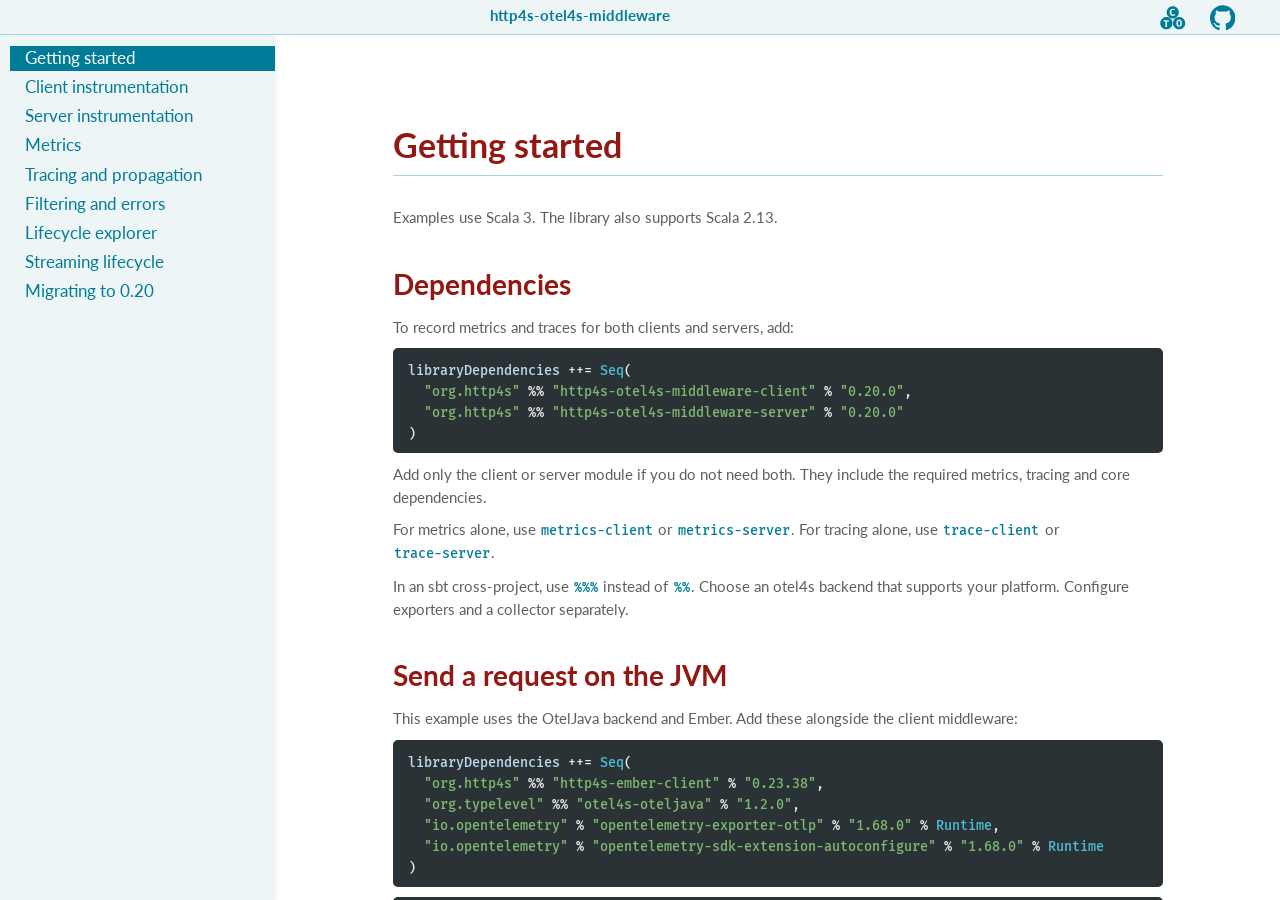
==== commit 60a1e20b: "deploy: 61aa11bb356ceddbe26be25df6c04fef91e0034c" ====
--- a/getting-started.html
+++ b/getting-started.html
@@ -123,8 +123,8 @@
         <h2 id="dependencies" class="section"><a class="anchor-link left" href="#dependencies"><i class="icofont-laika link">&#xef71;</i></a>Dependencies</h2>
         <p>To record metrics and traces for both clients and servers, add:</p>
         <pre class="keep-together pdf epub"><code class="nohighlight"><span class="identifier">libraryDependencies</span><span> ++= </span><span class="type-name">Seq</span><span>(
-  </span><span class="string-literal">&quot;org.http4s&quot;</span><span> %% </span><span class="string-literal">&quot;http4s-otel4s-middleware-client&quot;</span><span> % </span><span class="string-literal">&quot;0.19.0&quot;</span><span>,
-  </span><span class="string-literal">&quot;org.http4s&quot;</span><span> %% </span><span class="string-literal">&quot;http4s-otel4s-middleware-server&quot;</span><span> % </span><span class="string-literal">&quot;0.19.0&quot;</span><span>
+  </span><span class="string-literal">&quot;org.http4s&quot;</span><span> %% </span><span class="string-literal">&quot;http4s-otel4s-middleware-client&quot;</span><span> % </span><span class="string-literal">&quot;0.20.0&quot;</span><span>,
+  </span><span class="string-literal">&quot;org.http4s&quot;</span><span> %% </span><span class="string-literal">&quot;http4s-otel4s-middleware-server&quot;</span><span> % </span><span class="string-literal">&quot;0.20.0&quot;</span><span>
 )</span></code></pre>
         <p>Add only the client or server module if you do not need both. They include the required metrics,
         tracing and core dependencies.</p>
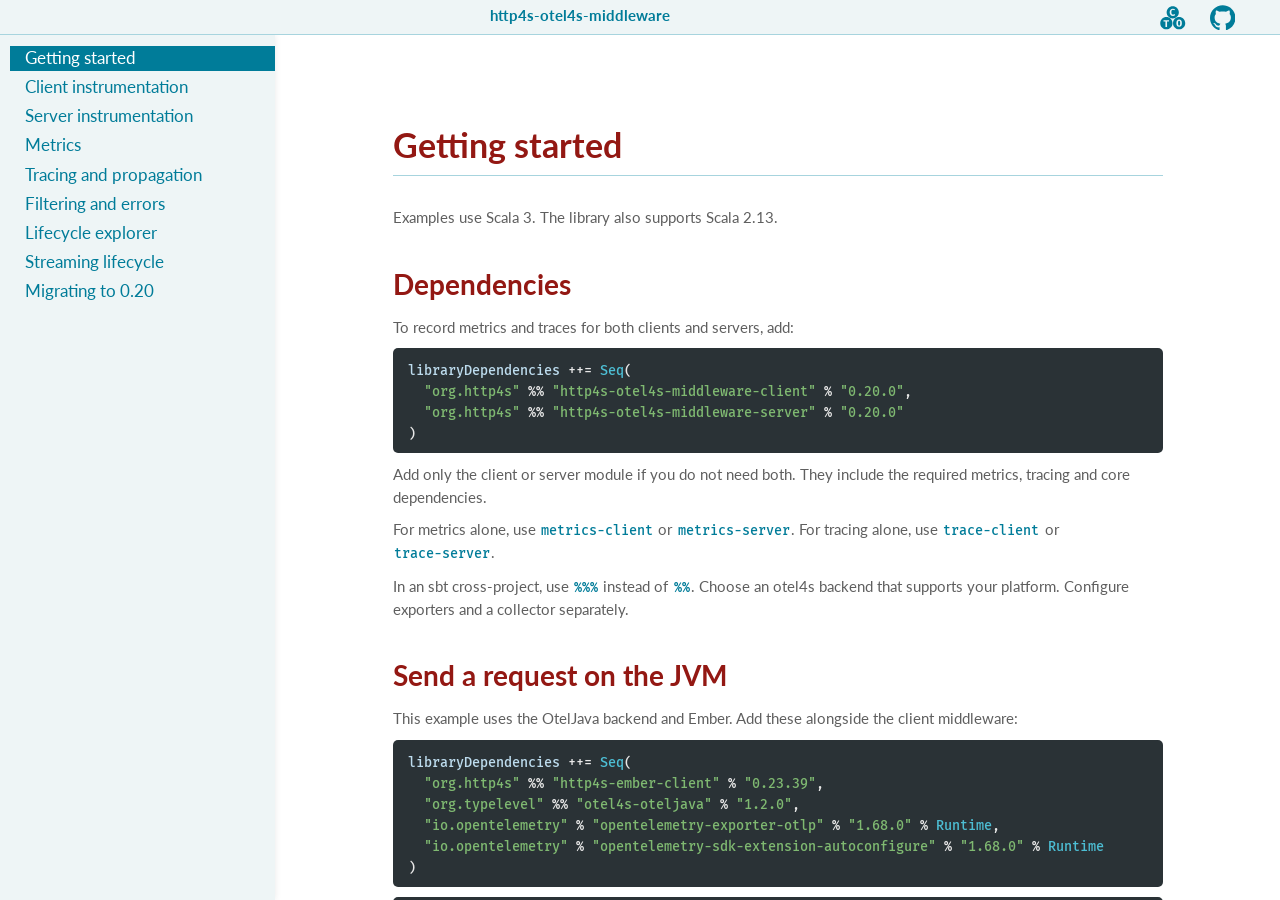
==== commit e1abe4b1: "deploy: 762073b81aaf6799e643bec0e9fc1541f70b4c28" ====
--- a/getting-started.html
+++ b/getting-started.html
@@ -136,7 +136,7 @@
         <h2 id="send-a-request-on-the-jvm" class="section"><a class="anchor-link left" href="#send-a-request-on-the-jvm"><i class="icofont-laika link">&#xef71;</i></a>Send a request on the JVM</h2>
         <p>This example uses the OtelJava backend and Ember. Add these alongside the client middleware:</p>
         <pre class="keep-together pdf epub"><code class="nohighlight"><span class="identifier">libraryDependencies</span><span> ++= </span><span class="type-name">Seq</span><span>(
-  </span><span class="string-literal">&quot;org.http4s&quot;</span><span> %% </span><span class="string-literal">&quot;http4s-ember-client&quot;</span><span> % </span><span class="string-literal">&quot;0.23.38&quot;</span><span>,
+  </span><span class="string-literal">&quot;org.http4s&quot;</span><span> %% </span><span class="string-literal">&quot;http4s-ember-client&quot;</span><span> % </span><span class="string-literal">&quot;0.23.39&quot;</span><span>,
   </span><span class="string-literal">&quot;org.typelevel&quot;</span><span> %% </span><span class="string-literal">&quot;otel4s-oteljava&quot;</span><span> % </span><span class="string-literal">&quot;1.2.0&quot;</span><span>,
   </span><span class="string-literal">&quot;io.opentelemetry&quot;</span><span> % </span><span class="string-literal">&quot;opentelemetry-exporter-otlp&quot;</span><span> % </span><span class="string-literal">&quot;1.68.0&quot;</span><span> % </span><span class="type-name">Runtime</span><span>,
   </span><span class="string-literal">&quot;io.opentelemetry&quot;</span><span> % </span><span class="string-literal">&quot;opentelemetry-sdk-extension-autoconfigure&quot;</span><span> % </span><span class="string-literal">&quot;1.68.0&quot;</span><span> % </span><span class="type-name">Runtime</span><span>
